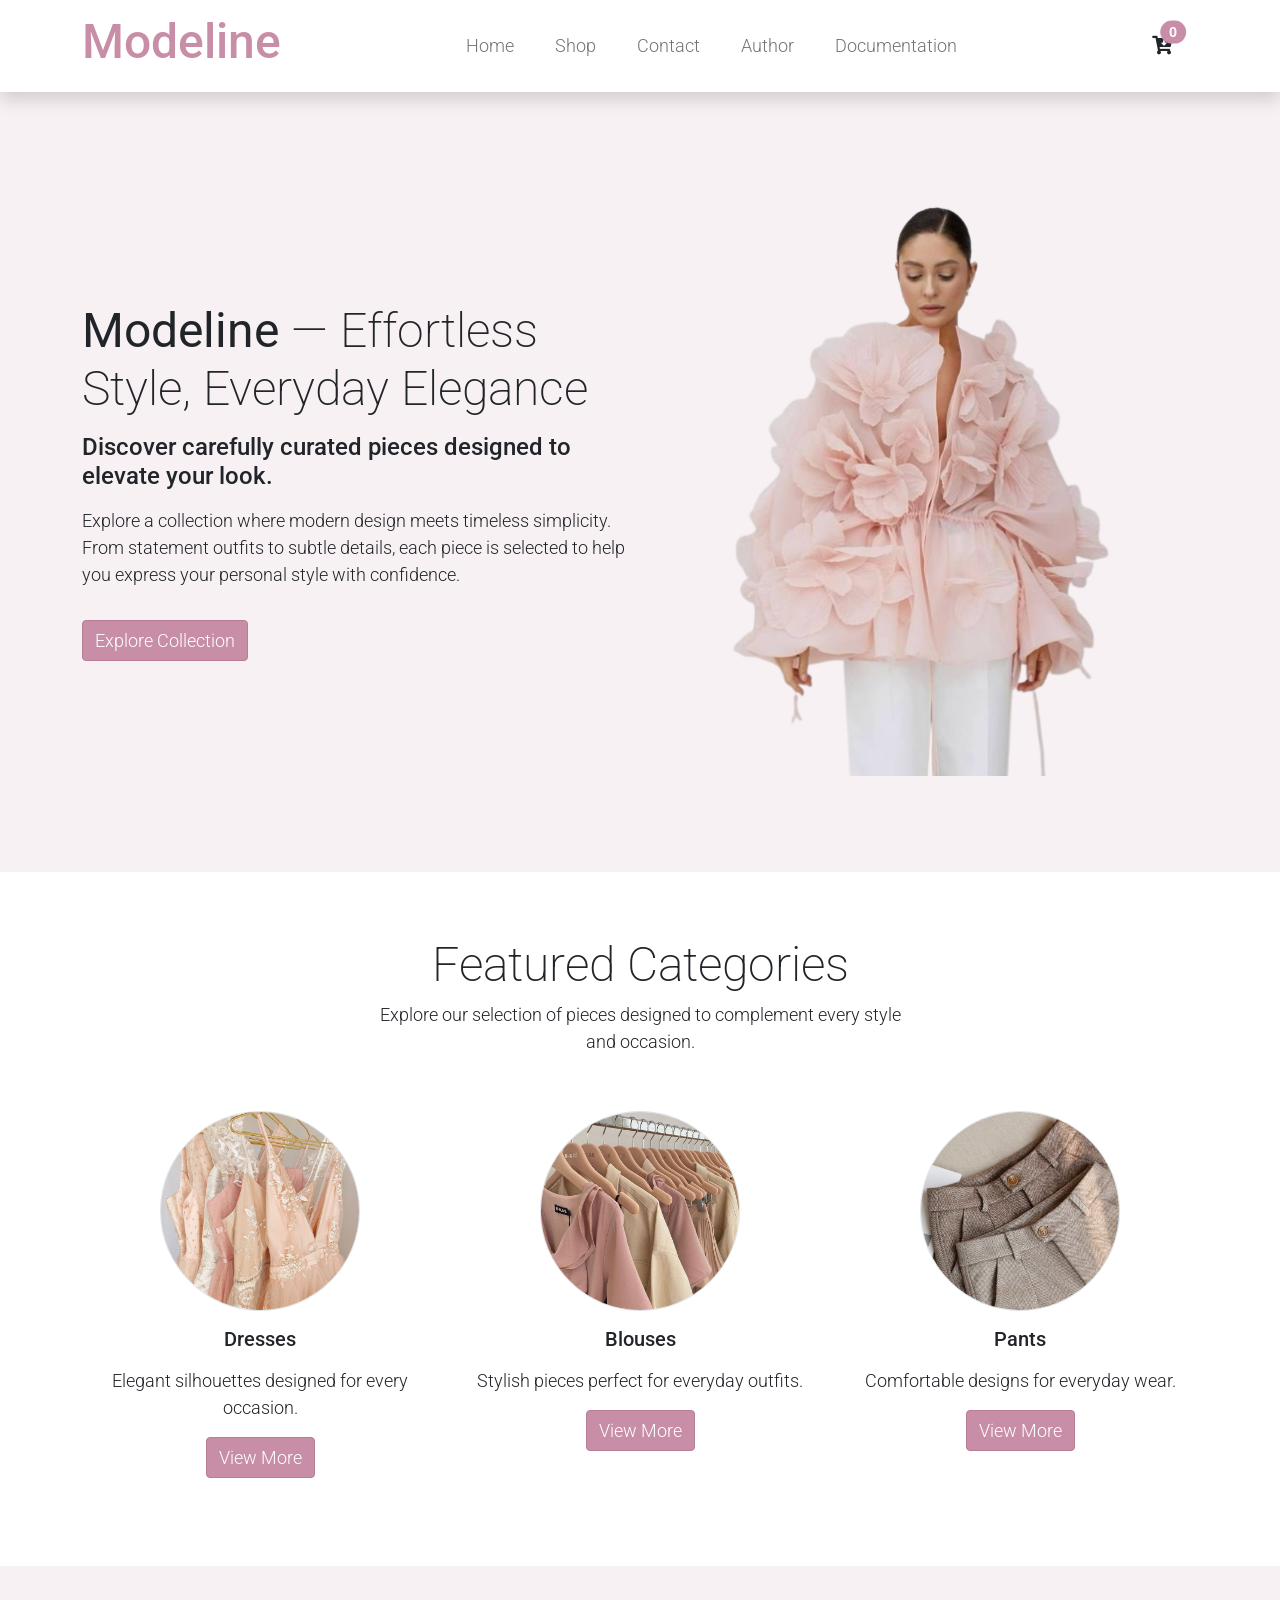
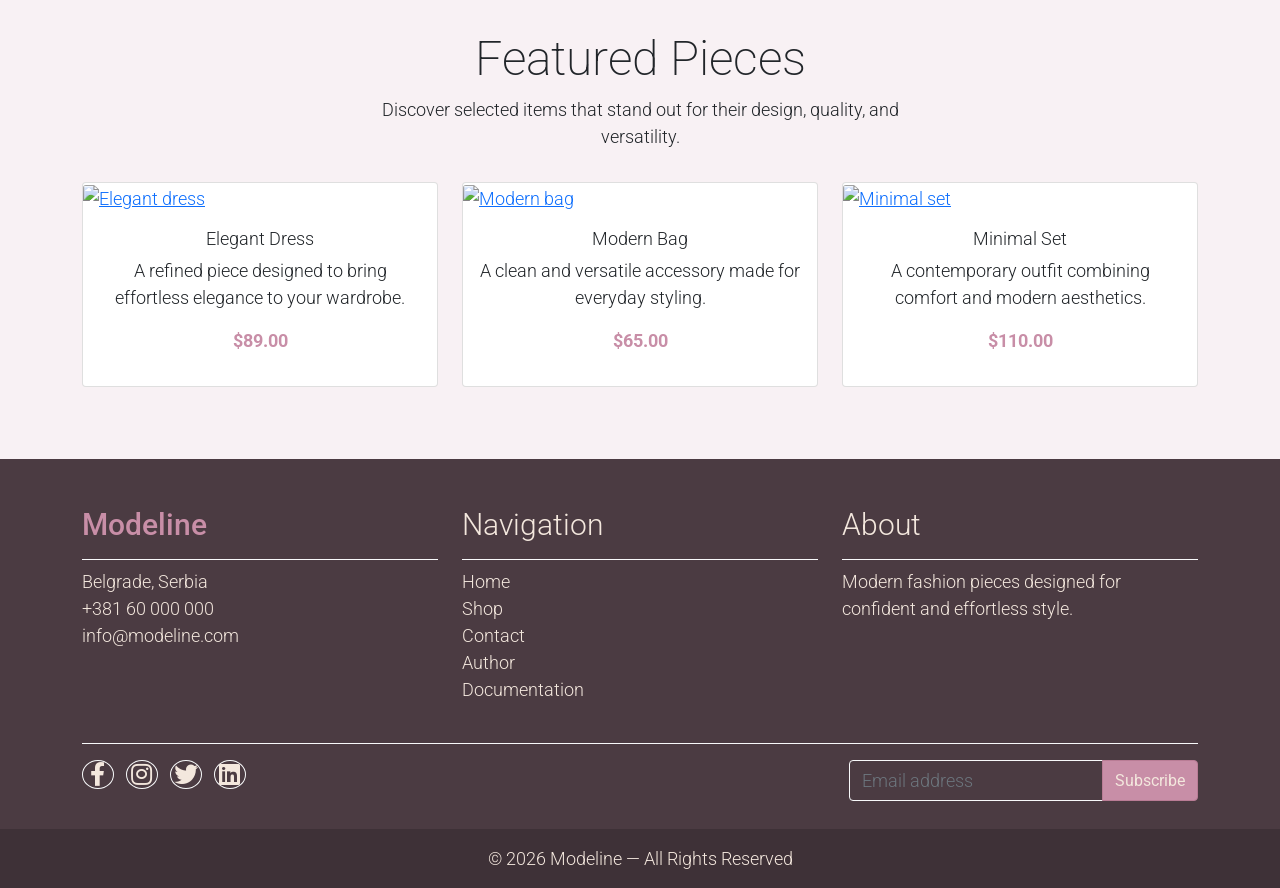
==== index.html @ 96ca3425 "Add files via upload" ====
<!DOCTYPE html>
<html lang="en">

<head>
    <title>Modeline | Home</title>
    <meta charset="utf-8">
    <meta name="viewport" content="width=device-width, initial-scale=1">

    <meta name="description" content="Modeline is a modern fashion website featuring elegant pieces, refined accessories, and contemporary style inspiration.">
    <meta name="keywords" content="fashion, modern fashion, dresses, accessories, style, collection, boutique">
    <meta name="author" content="Your Name">

    <link rel="apple-touch-icon" href="assets/img/apple-icon.png">
    <link rel="icon" type="image/png" href="assets/img/icon.png">

    <link rel="stylesheet" href="assets/css/bootstrap.min.css">
    <link rel="stylesheet" href="assets/css/templatemo.css">
    <link rel="stylesheet" href="assets/css/custom.css">
    <link rel="stylesheet" href="assets/css/fontawesome.min.css">
    <link rel="stylesheet" href="https://fonts.googleapis.com/css2?family=Roboto:wght@100;200;300;400;500;700;900&display=swap">
</head>

<body>

    <!-- Header -->
    <nav class="navbar navbar-expand-lg navbar-light shadow">
        <div class="container d-flex justify-content-between align-items-center">

            <a class="navbar-brand text-success logo h1 align-self-center" href="index.html">
                Modeline
            </a>

            <button class="navbar-toggler border-0" type="button" data-bs-toggle="collapse"
                data-bs-target="#main_nav">
                <span class="navbar-toggler-icon"></span>
            </button>

            <div class="collapse navbar-collapse justify-content-between align-items-center" id="main_nav">
                <ul class="navbar-nav mx-auto data">
                    
                </ul>

                <div class="d-flex align-items-center">
                    <a class="nav-icon position-relative text-decoration-none text-dark" href="cart.html">
                        <i class="fa fa-fw fa-cart-arrow-down text-dark mr-1"></i>
                        <span class="position-absolute top-0 start-100 translate-middle badge rounded-pill bg-success text-white">0</span>
                    </a>
                </div>
            </div>

        </div>
    </nav>


    <!-- Hero Section -->
    <section class="bg-light py-5">
        <div class="container">
            <div class="row align-items-center py-5">
                <div class="col-md-6 text-center text-md-start">
                    <h1 class="h1 mb-3"><b>Modeline</b> — Effortless Style, Everyday Elegance</h1>
                    <h2 class="h4 mb-3">Discover carefully curated pieces designed to elevate your look.</h2>
                    <p>
                        Explore a collection where modern design meets timeless simplicity.
                        From statement outfits to subtle details, each piece is selected to help
                        you express your personal style with confidence.
                    </p>
                    <a href="shop.html" class="btn btn-success mt-3">Explore Collection</a>
                </div>
                <div class="col-md-6 text-center hero-img-wrapper">
                    <img src="assets/img/hero-modeline.png" class="img-fluid hero-img" alt="">
                </div>
            </div>
        </div>
    </section>


    <!-- Featured Categories (ONLY THIS PART CHANGED) -->
    <section class="container py-5">
        <div class="row text-center pt-3">
            <div class="col-lg-6 m-auto">
                <h2 class="h1">Featured Categories</h2>
                <p>
                    Explore our selection of pieces designed to complement every style and occasion.
                </p>
            </div>
        </div>

        <div class="row" id="category">
            
        </div>
    </section>


    <!-- Featured Pieces -->
    <section class="bg-light py-5">
        <div class="container">
            <div class="row text-center py-3">
                <div class="col-lg-6 m-auto">
                    <h2 class="h1">Featured Pieces</h2>
                    <p>
                        Discover selected items that stand out for their design, quality, and versatility.
                    </p>
                </div>
            </div>

            <div class="row" id="featuredProducts">
                <div class="col-12 col-md-4 mb-4">
                    <div class="card h-100">
                        <a href="shop-single.html">
                            <img src="assets/img/product-1.jpg" class="card-img-top" alt="Elegant dress">
                        </a>
                        <div class="card-body text-center">
                            <a href="shop-single.html" class="h4 text-decoration-none text-dark d-block mb-2">Elegant Dress</a>
                            <p class="card-text">
                                A refined piece designed to bring effortless elegance to your wardrobe.
                            </p>
                            <p class="text-success fw-bold">$89.00</p>
                        </div>
                    </div>
                </div>

                <div class="col-12 col-md-4 mb-4">
                    <div class="card h-100">
                        <a href="shop-single.html">
                            <img src="assets/img/product-2.jpg" class="card-img-top" alt="Modern bag">
                        </a>
                        <div class="card-body text-center">
                            <a href="shop-single.html" class="h4 text-decoration-none text-dark d-block mb-2">Modern Bag</a>
                            <p class="card-text">
                                A clean and versatile accessory made for everyday styling.
                            </p>
                            <p class="text-success fw-bold">$65.00</p>
                        </div>
                    </div>
                </div>

                <div class="col-12 col-md-4 mb-4">
                    <div class="card h-100">
                        <a href="shop-single.html">
                            <img src="assets/img/product-3.jpg" class="card-img-top" alt="Minimal set">
                        </a>
                        <div class="card-body text-center">
                            <a href="shop-single.html" class="h4 text-decoration-none text-dark d-block mb-2">Minimal Set</a>
                            <p class="card-text">
                                A contemporary outfit combining comfort and modern aesthetics.
                            </p>
                            <p class="text-success fw-bold">$110.00</p>
                        </div>
                    </div>
                </div>
            </div>
        </div>
    </section>


    <!-- Footer -->
    <footer class="bg-dark" id="templatemo_footer">
    <div class="container">
        <div class="row">

            <!-- BRAND -->
            <div class="col-md-4 pt-5">
                <h2 class="h2 text-success border-bottom pb-3 border-light logo">Modeline</h2>
                <ul class="list-unstyled text-light footer-link-list">
                    <li>Belgrade, Serbia</li>
                    <li>+381 60 000 000</li>
                    <li>info@modeline.com</li>
                </ul>
            </div>

            <!-- NAV -->
            <div class="col-md-4 pt-5">
                <h2 class="h2 text-light border-bottom pb-3 border-light">Navigation</h2>
                <ul class="list-unstyled footer-link-list footer">
                    
                </ul>
            </div>

            <!-- ABOUT -->
            <div class="col-md-4 pt-5">
                <h2 class="h2 text-light border-bottom pb-3 border-light">About</h2>
                <p class="text-light">
                    Modern fashion pieces designed for confident and effortless style.
                </p>
            </div>

        </div>

        <!-- ICONS + SUBSCRIBE -->
        <div class="row text-light mb-4 mt-4">
            <div class="col-12 mb-3">
                <div class="w-100 border-top border-light"></div>
            </div>

            <!-- SOCIAL ICONS -->
            <div class="col-auto me-auto">
                <ul class="list-inline footer-icons">

                    <li class="list-inline-item border border-light rounded-circle text-center">
                        <a target="_blank" href="#"><i class="fab fa-facebook-f fa-lg fa-fw"></i></a>
                    </li>

                    <li class="list-inline-item border border-light rounded-circle text-center">
                        <a target="_blank" href="#"><i class="fab fa-instagram fa-lg fa-fw"></i></a>
                    </li>

                    <li class="list-inline-item border border-light rounded-circle text-center">
                        <a target="_blank" href="#"><i class="fab fa-twitter fa-lg fa-fw"></i></a>
                    </li>

                    <li class="list-inline-item border border-light rounded-circle text-center">
                        <a target="_blank" href="#"><i class="fab fa-linkedin fa-lg fa-fw"></i></a>
                    </li>

                </ul>
            </div>

            <!-- SUBSCRIBE -->
            <div class="col-auto">
                <div class="input-group">
                    <input type="text" class="form-control bg-dark border-light text-light" placeholder="Email address">
                    <button class="btn btn-success text-light">Subscribe</button>
                </div>
            </div>

        </div>
    </div>

    <!-- COPYRIGHT -->
    <div class="w-100 bg-black py-3">
        <div class="container">
            <p class="text-light mb-0 text-center">
                © 2026 Modeline — All Rights Reserved
            </p>
        </div>
    </div>
</footer>

    <script src="assets/js/bootstrap.bundle.min.js"></script>
    <script src="https://code.jquery.com/jquery-3.6.0.min.js"></script>
    <script src="assets/js/main.js"></script>
</body>
</html>
---- assets/css/templatemo.css ----
/*
TemplateMo 559 Zay Shop
MODIFIED COLORS - Modeline theme
*/

/* Typography */
body, ul, li, p, a, label, input, div {
  font-family: 'Roboto', sans-serif;
  font-size: 18px !important;
  font-weight: 300 !important;
}

.h1 {
  font-size: 48px !important;
  font-weight: 200 !important;
}

.h2 {
  font-size: 30px !important;
  font-weight: 300;
}

.h3 {
  font-size: 22px !important;
}

/* General */
.logo { font-weight: 500 !important;}

.text-warning { color: #ede861 !important;}
.text-muted { color: #bcbcbc !important;}

/* ✨ GLAVNA BOJA */
.text-success { color: #C88EA7 !important;}
.bg-success { background-color: #C88EA7 !important;}

.btn-success {
  background-color: #C88EA7 !important;
  border-color: #B97C95 !important;
}

/* ✨ HOVER */
.pagination .page-link:hover,
.pagination .page-link.active {
  background-color: #B97C95;
  color: #fff;
}

/* ✨ POZADINE */
.bg-dark { background-color: #4B3B42 !important;}
.bg-light { background-color: #F8F1F4 !important;}
.bg-black { background-color: #3E3137 !important;}
.text-light { color: #F3E7DD !important;}


/* NAV */
#templatemo_nav_top { min-height: 40px;}
#templatemo_nav_top * { font-size: .9em !important;}

#main_nav a {
    position: relative;
    margin-right: 25px;
}

#main_nav a::after {
    content: "";
    position: absolute;
    width: 0;
    height: 2px;
    bottom: 0;
    left: 0;
    background-color: #C88EA7;
    transition: 0.3s;
}

#main_nav a:hover::after {
    width: 100%;
}

#templatemo_main_nav .navbar .nav-icon { margin-right: 20px;}


/* HERO */
#template-mo-zay-hero-carousel {
  background: #F8F1F4 !important;
}


/* ACCORDION */
.templatemo-accordion a { color: #000;}
.templatemo-accordion a:hover { color: #333d4a;}


/* SHOP */
.shop-top-menu a:hover { color: #B97C95 !important;}


/* PRODUCT */
.product-wap {
  box-shadow: 0px 5px 10px rgba(0,0,0,0.10);
}

.product-wap .product-color-dot.color-dot-red { background:#f71515;}
.product-wap .product-color-dot.color-dot-blue { background:#6db4fe;}
.product-wap .product-color-dot.color-dot-black { background:#000;}
.product-wap .product-color-dot.color-dot-light { background:#e0e0e0;}
.product-wap .product-color-dot.color-dot-green { background:#0bff7e;}

.card.product-wap .product-overlay {
  background: rgba(0,0,0,0.5);
  visibility: hidden;
  opacity: 0;
  transition: .3s;
}

.card.product-wap:hover .product-overlay {
  visibility: visible;
  opacity: 1;
}

.card.product-wap a { color: #000;}


/* CAROUSEL HERO */
#template-mo-zay-hero-carousel .carousel-indicators li {
  margin-top: -50px;
  background-color: #C88EA7;
}

#template-mo-zay-hero-carousel .carousel-control-next i,
#template-mo-zay-hero-carousel .carousel-control-prev i {
  color: #C88EA7 !important;
  font-size: 2.8em !important;
}


/* SERVICES */
.services-icon-wap { transition: .3s;}

.services-icon-wap:hover {
  background: #B97C95;
}

.services-icon-wap:hover,
.services-icon-wap:hover i {
  color: #fff;
}


/* FOOTER */
#tempaltemo_footer a:hover {
  color: #B97C95;
}

/* footer links fix */
.footer-link-list a {
    color: #F3E7DD !important;
    text-decoration: none !important;
}

.footer-link-list a:hover {
    color: #C88EA7 !important;
}

/* social icons */
.footer-icons a {
    color: #F3E7DD !important;
    text-decoration: none !important;
}

.footer-icons a:hover {
    color: #C88EA7 !important;
}

.author-section {
    display: flex;
    justify-content: center;
    align-items: center;
    gap: 50px;
    padding: 100px 50px;
    background-color: #fdf6f0;
}

.author-image {
    flex: 1;
    max-width: 400px;
}

.author-image img {
    width: 100%;
    border-radius: 50%;
    box-shadow: 0 5px 20px rgba(219, 165, 214, 0.5);
}

.author-info {
    flex: 1;
    font-family: 'Poppins', sans-serif;
    color: #5a3e36;
}

.author-info h2 {
    font-family: 'Playfair Display', serif;
    font-size: 42px;
    margin-bottom: 20px;
}

.author-info p {
    font-size: 18px;
    margin-bottom: 12px;
    line-height: 1.6;
}

.author-info span {
    font-weight: 600;
    color: #dba5d6;
}

.hero-img-wrapper {
    position: relative;
}

.hero-img {
    max-width: 420px;
    width: 100%;
    image-rendering: auto;
    filter: contrast(1.05) sharpen(0.3);
}

.category-img{
    width: 200px;
    height: 200px;
    object-fit: cover;
}
---- assets/css/custom.css ----
/*
Custom Css
*/
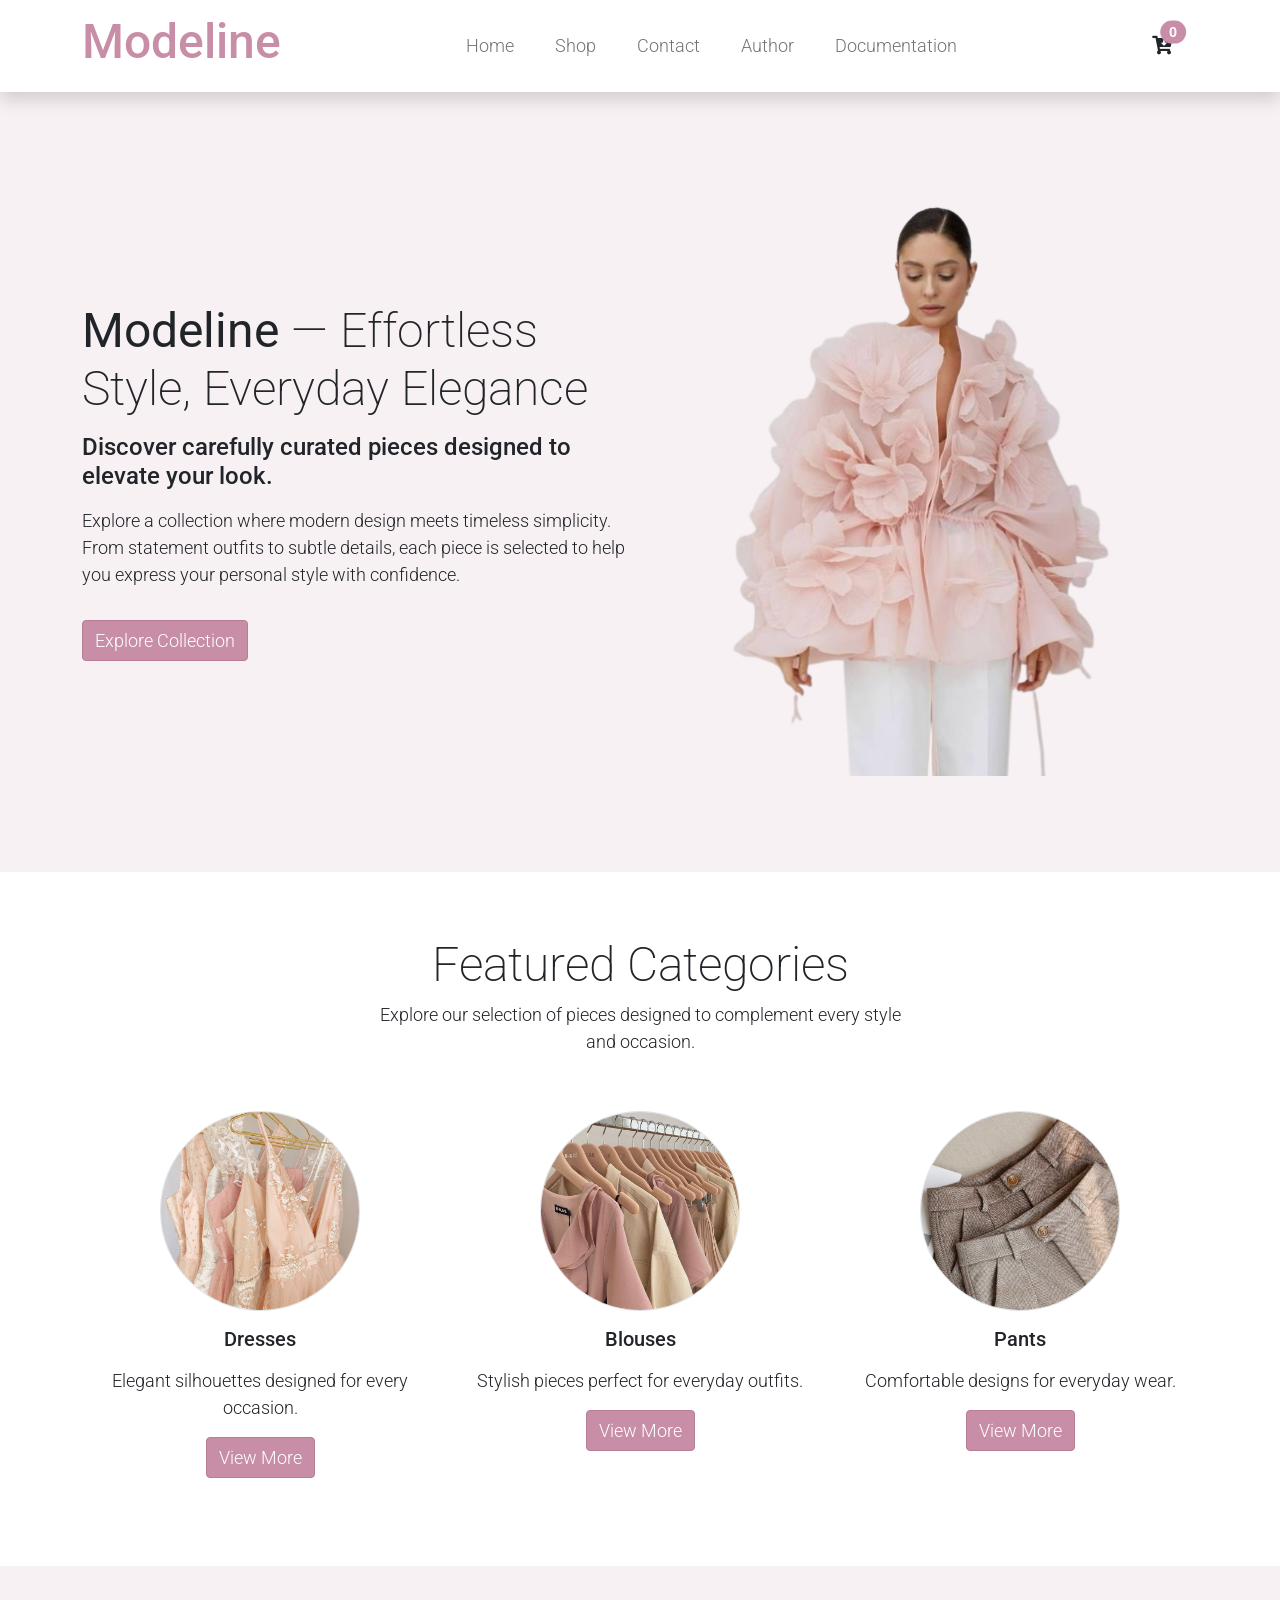
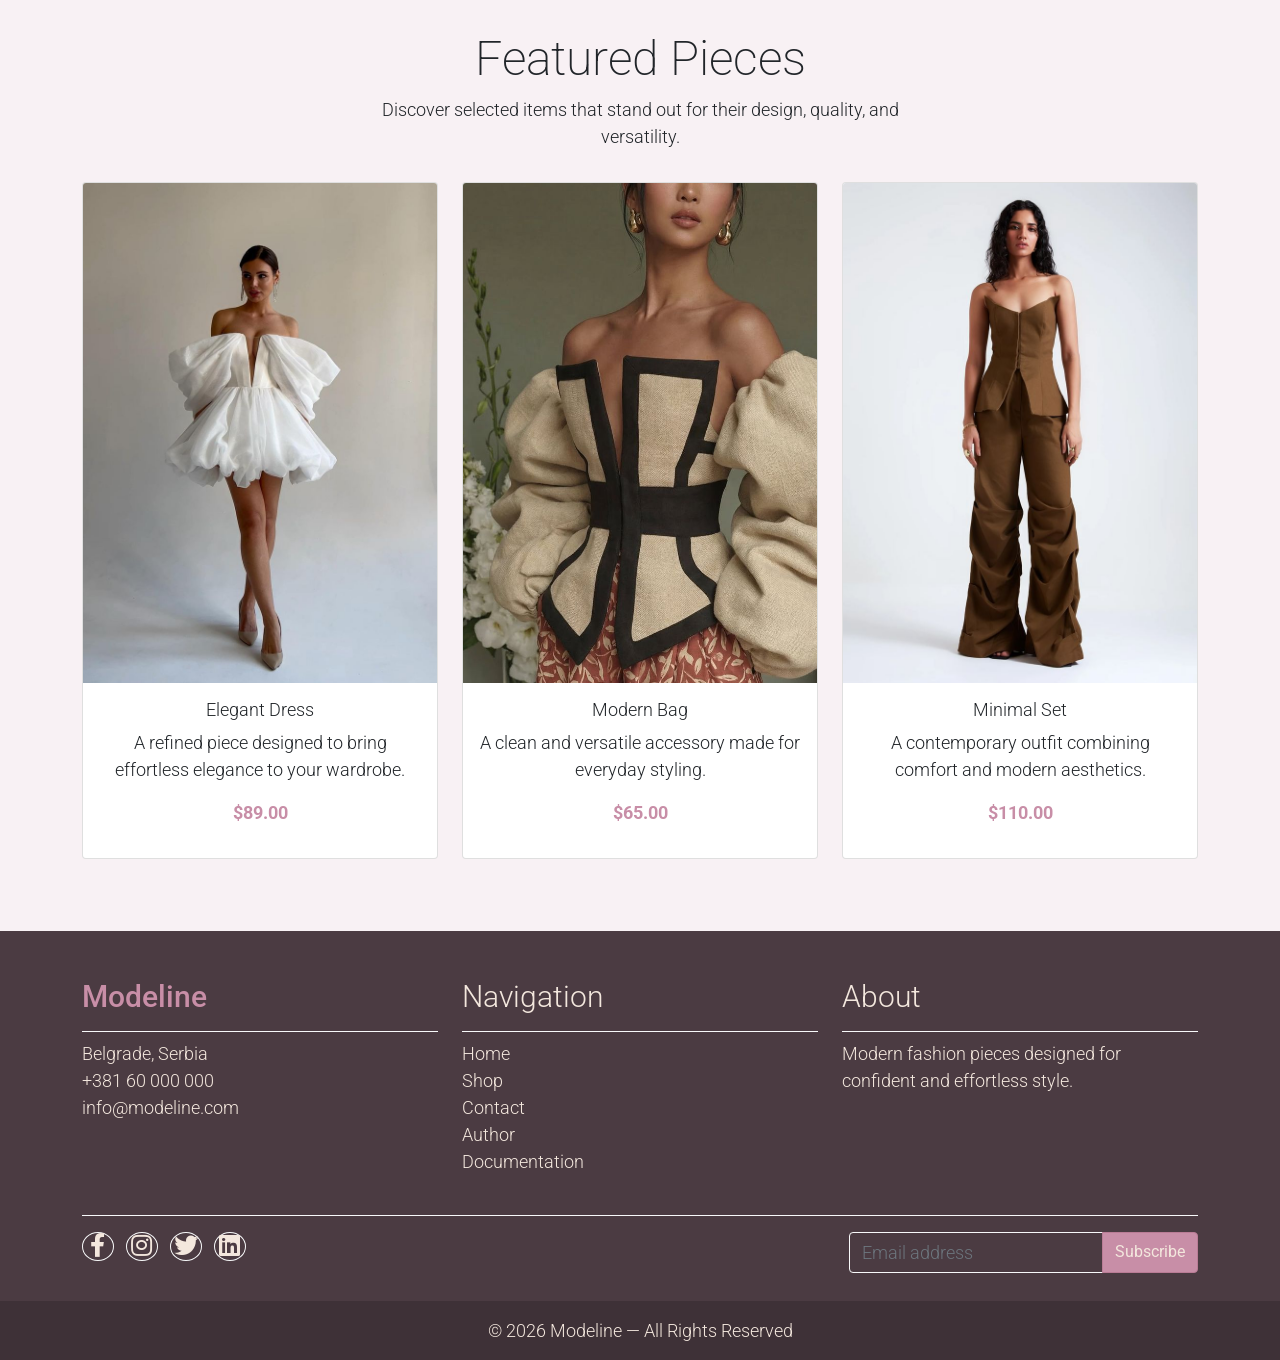
==== commit 5288a0a4: "Add files via upload" ====
--- a/index.html
+++ b/index.html
@@ -107,7 +107,7 @@
                 <div class="col-12 col-md-4 mb-4">
                     <div class="card h-100">
                         <a href="shop-single.html">
-                            <img src="assets/img/product-1.jpg" class="card-img-top" alt="Elegant dress">
+                            <img src="assets/img/cutewhitedress.jpg" class="card-img-top" alt="Elegant dress">
                         </a>
                         <div class="card-body text-center">
                             <a href="shop-single.html" class="h4 text-decoration-none text-dark d-block mb-2">Elegant Dress</a>
@@ -122,7 +122,7 @@
                 <div class="col-12 col-md-4 mb-4">
                     <div class="card h-100">
                         <a href="shop-single.html">
-                            <img src="assets/img/product-2.jpg" class="card-img-top" alt="Modern bag">
+                            <img src="assets/img/beigeblouse.jpg" class="card-img-top" alt="Modern bag">
                         </a>
                         <div class="card-body text-center">
                             <a href="shop-single.html" class="h4 text-decoration-none text-dark d-block mb-2">Modern Bag</a>
@@ -137,7 +137,7 @@
                 <div class="col-12 col-md-4 mb-4">
                     <div class="card h-100">
                         <a href="shop-single.html">
-                            <img src="assets/img/product-3.jpg" class="card-img-top" alt="Minimal set">
+                            <img src="assets/img/brownpants.jpg" class="card-img-top" alt="Minimal set">
                         </a>
                         <div class="card-body text-center">
                             <a href="shop-single.html" class="h4 text-decoration-none text-dark d-block mb-2">Minimal Set</a>
--- a/assets/css/templatemo.css
+++ b/assets/css/templatemo.css
@@ -232,3 +232,14 @@
     object-fit: cover;
 }
 
+#shop .card-img {
+    width: 100%;
+    height: 350px;
+    object-fit: cover;
+}
+
+#featuredProducts .card-img-top {
+    width: 100%;
+    height: 500px;
+    object-fit: cover;
+}
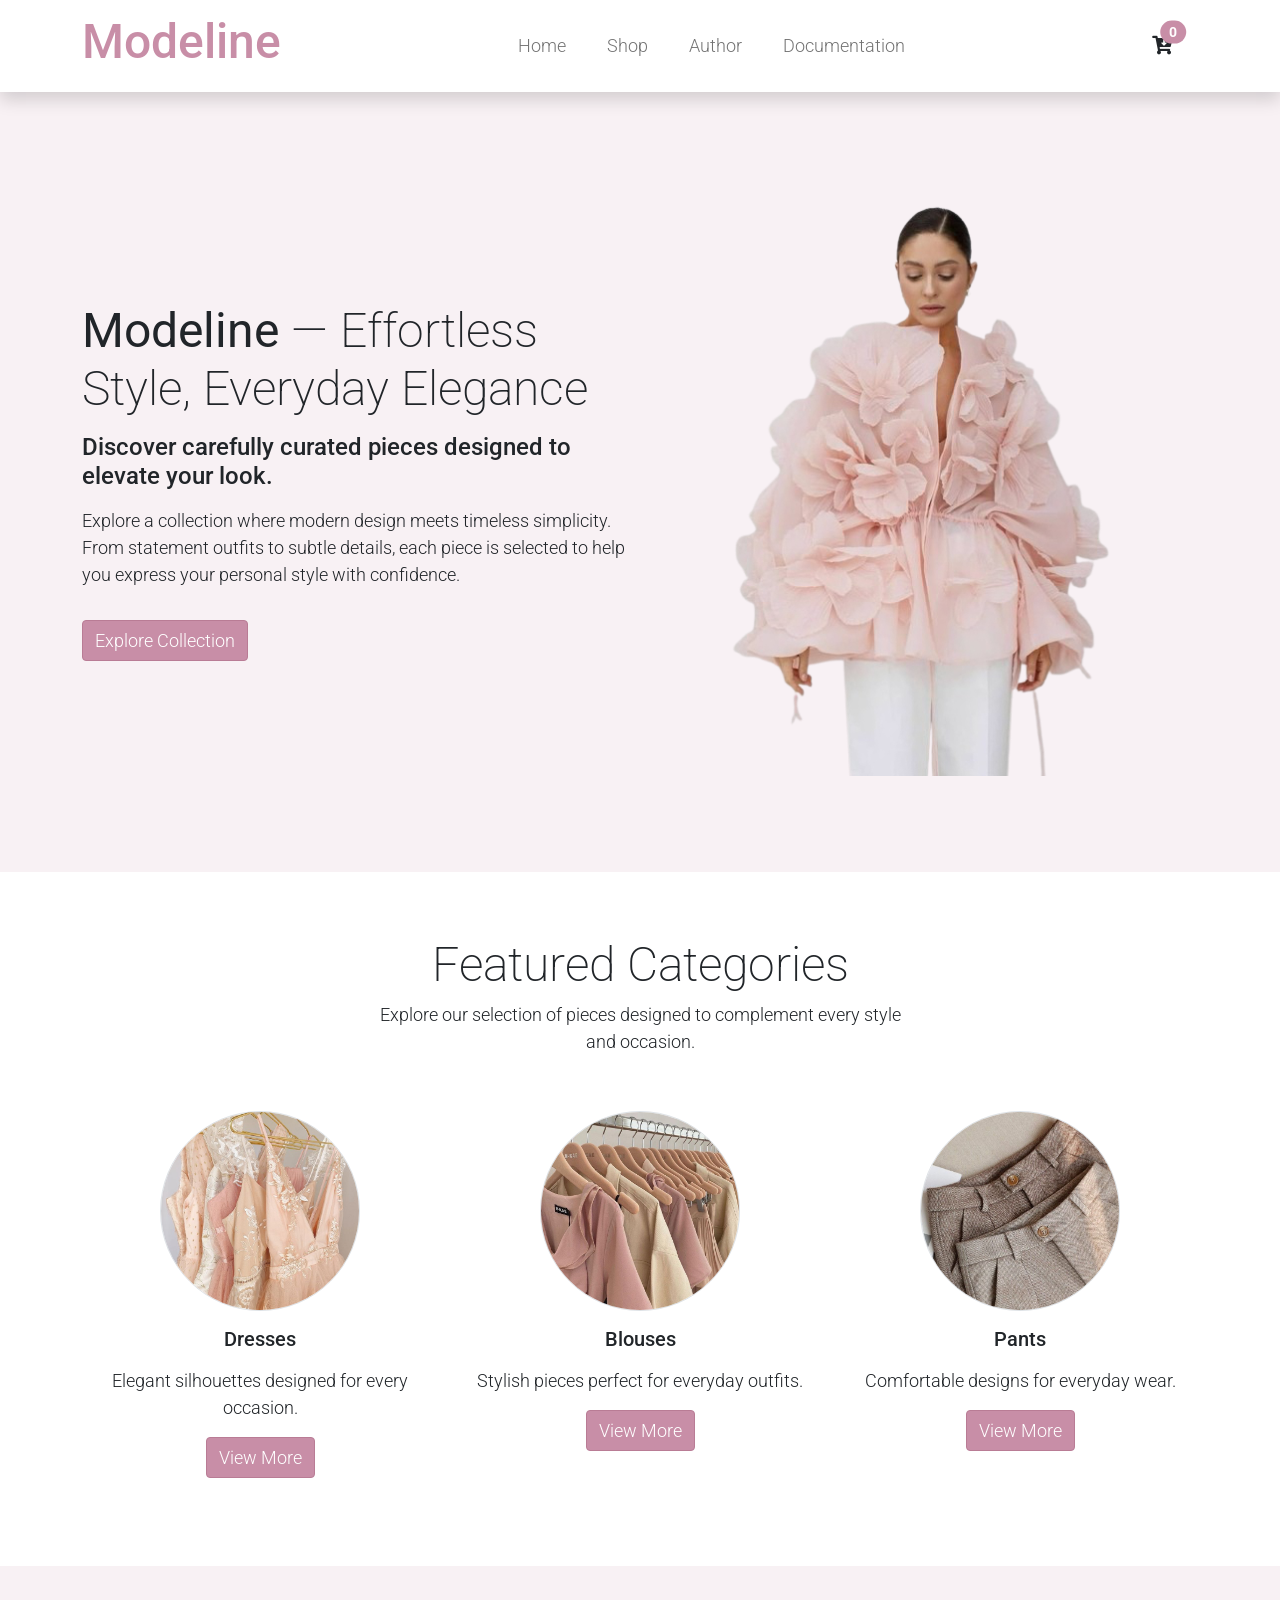
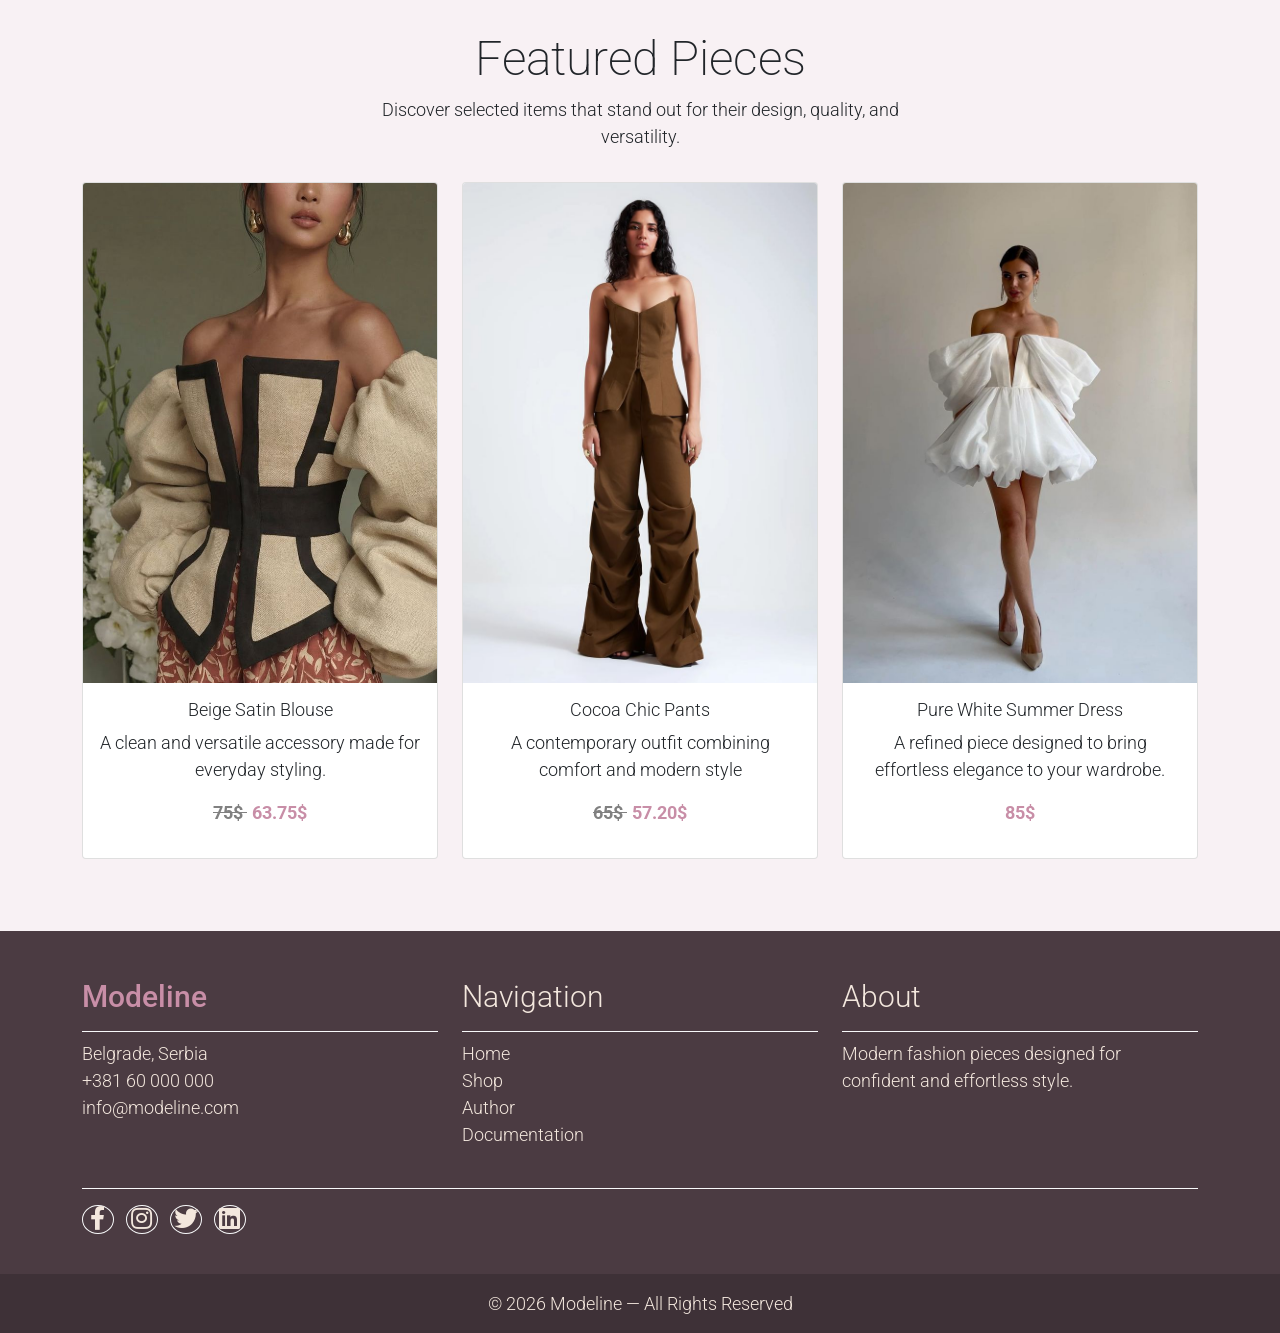
==== commit 07dcc601: "Add files via upload" ====
--- a/index.html
+++ b/index.html
@@ -104,7 +104,7 @@
             </div>
 
             <div class="row" id="featuredProducts">
-                <div class="col-12 col-md-4 mb-4">
+                <!-- <div class="col-12 col-md-4 mb-4">
                     <div class="card h-100">
                         <a href="shop-single.html">
                             <img src="assets/img/cutewhitedress.jpg" class="card-img-top" alt="Elegant dress">
@@ -147,7 +147,7 @@
                             <p class="text-success fw-bold">$110.00</p>
                         </div>
                     </div>
-                </div>
+                </div> -->
             </div>
         </div>
     </section>
@@ -215,13 +215,13 @@
                 </ul>
             </div>
 
-            <!-- SUBSCRIBE -->
+            <!-- SUBSCRIBE
             <div class="col-auto">
                 <div class="input-group">
                     <input type="text" class="form-control bg-dark border-light text-light" placeholder="Email address">
                     <button class="btn btn-success text-light">Subscribe</button>
                 </div>
-            </div>
+            </div> -->
 
         </div>
     </div>
--- a/assets/css/templatemo.css
+++ b/assets/css/templatemo.css
@@ -242,4 +242,39 @@
     width: 100%;
     height: 500px;
     object-fit: cover;
+}
+
+.image-holder{
+    position: relative;
+}
+
+.badge-new{
+    position: absolute;
+    top: 10px;
+    left: 10px;
+    z-index: 20;
+    background-color: #C88EA7;
+    color: #fff;
+    padding: 6px 10px;
+    font-size: 12px !important;
+    font-weight: 500 !important;
+    border-radius: 4px;
+    line-height: 1;
+}
+
+#shop .col-md-4{
+    display: flex;
+}
+
+#shop .product-wap{
+    width: 100%;
+    display: flex;
+    flex-direction: column;
+}
+
+#shop .card-body{
+    flex: 1;
+    display: flex;
+    flex-direction: column;
+    justify-content: space-between;
 }
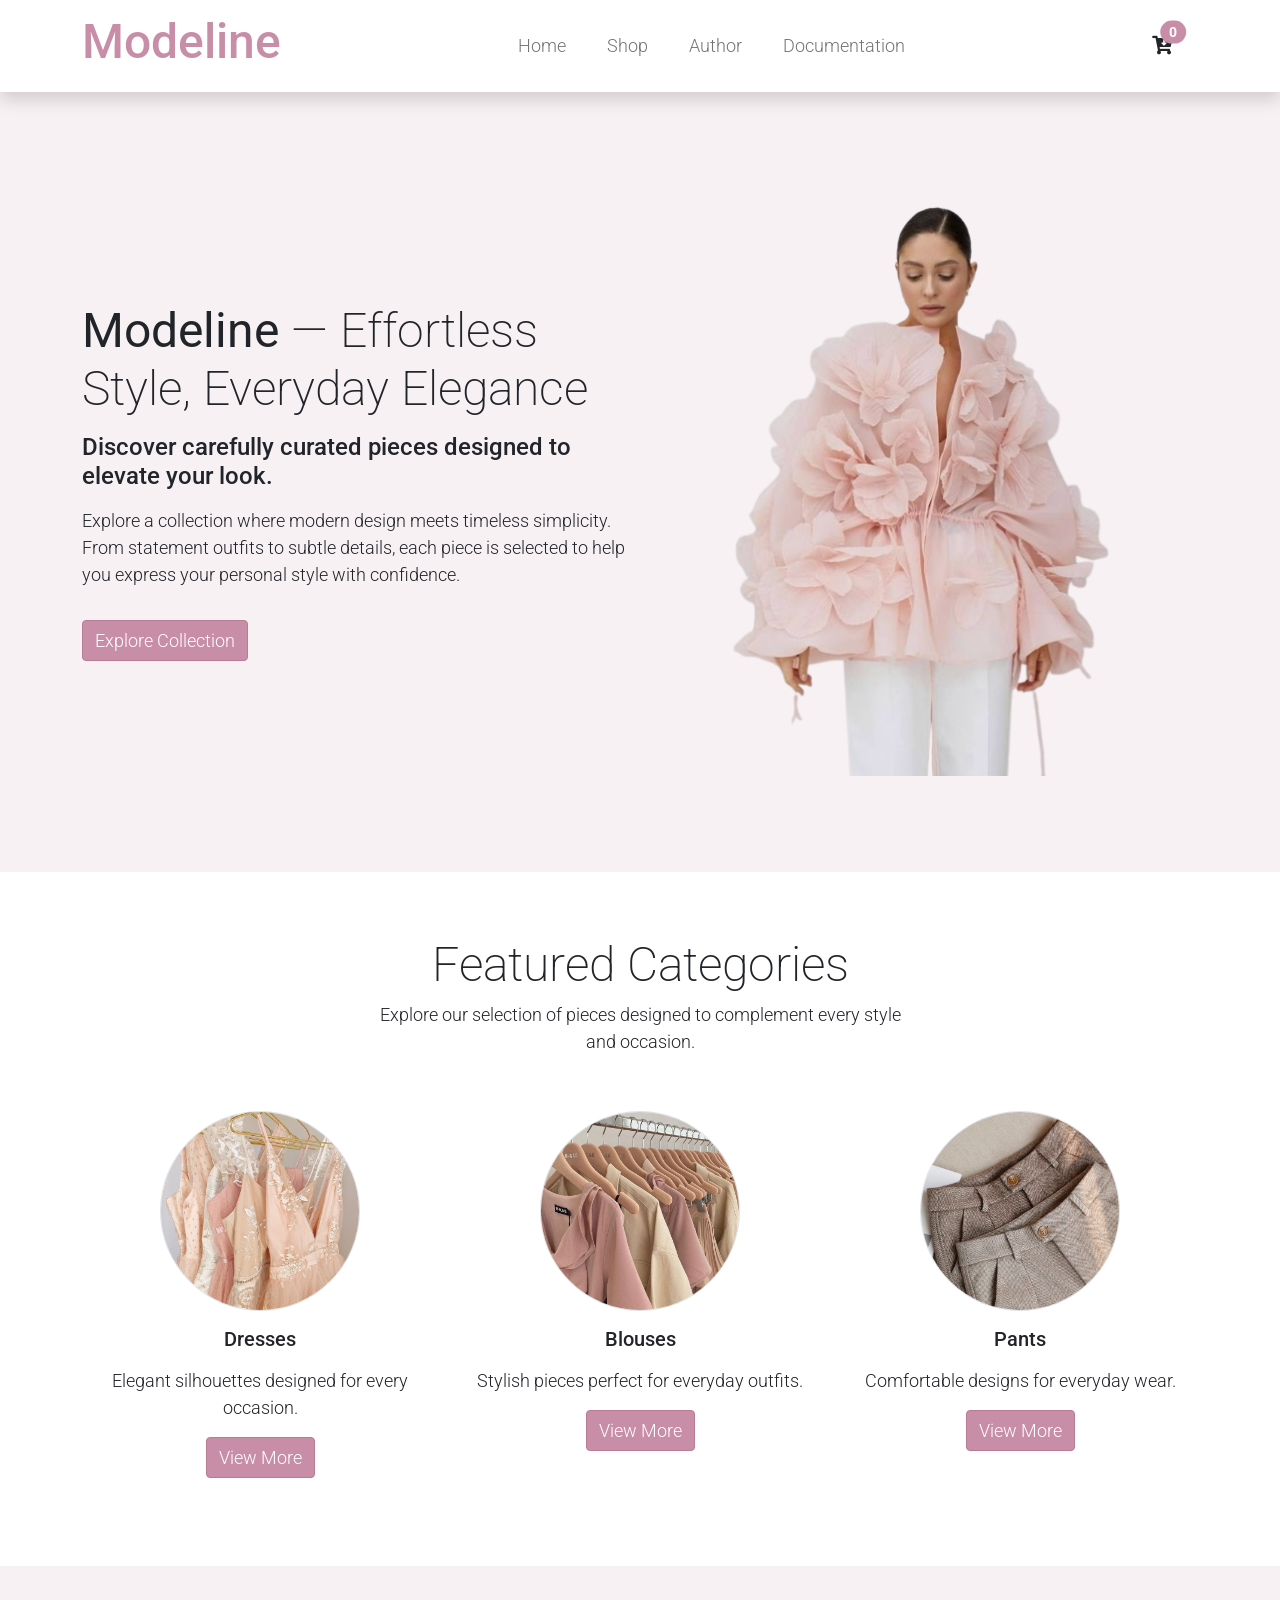
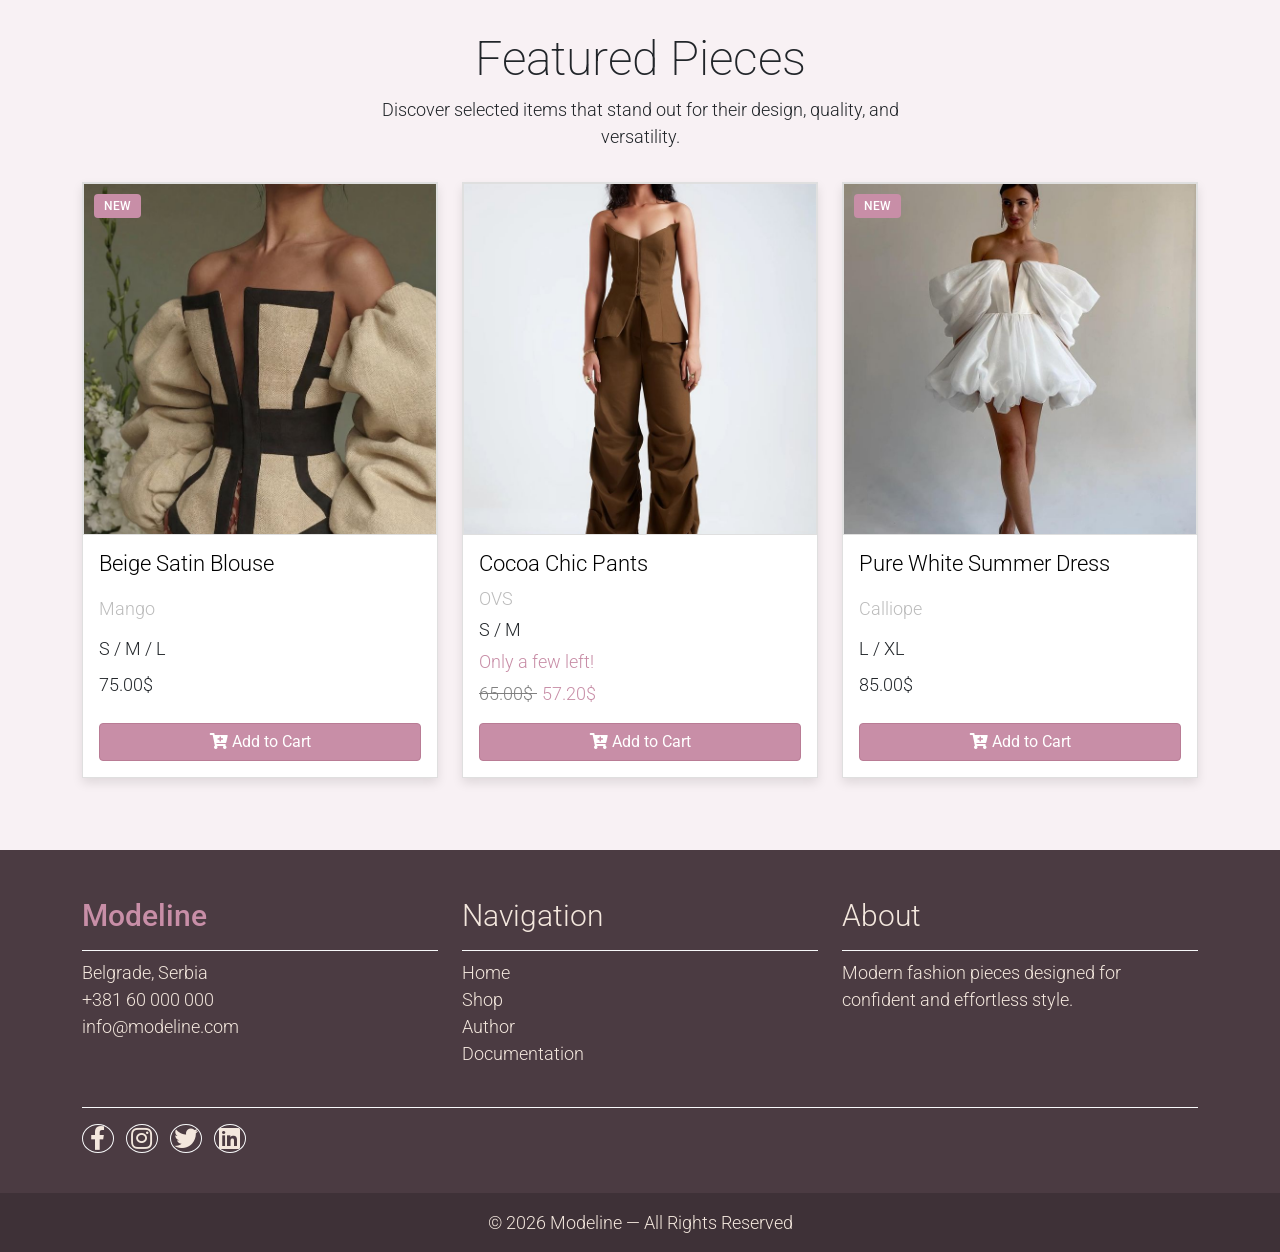
==== commit 3f92da7d: "Add files via upload" ====
--- a/index.html
+++ b/index.html
@@ -43,7 +43,7 @@
                 <div class="d-flex align-items-center">
                     <a class="nav-icon position-relative text-decoration-none text-dark" href="cart.html">
                         <i class="fa fa-fw fa-cart-arrow-down text-dark mr-1"></i>
-                        <span class="position-absolute top-0 start-100 translate-middle badge rounded-pill bg-success text-white">0</span>
+                        <span id="cart-count" class="position-absolute top-0 start-100 translate-middle badge rounded-pill bg-success text-white">0</span>
                     </a>
                 </div>
             </div>
@@ -239,5 +239,9 @@
     <script src="assets/js/bootstrap.bundle.min.js"></script>
     <script src="https://code.jquery.com/jquery-3.6.0.min.js"></script>
     <script src="assets/js/main.js"></script>
+
+    <div id="cart-toast" class="cart-toast">
+    Product added to cart ✓
+    </div>
 </body>
 </html>
--- a/assets/css/templatemo.css
+++ b/assets/css/templatemo.css
@@ -56,6 +56,14 @@
 /* NAV */
 #templatemo_nav_top { min-height: 40px;}
 #templatemo_nav_top * { font-size: .9em !important;}
+
+nav.navbar {
+    position: sticky;
+    top: 0;
+    z-index: 1000;
+    background-color: rgba(255, 255, 255, 0.95);
+    backdrop-filter: blur(6px);
+}
 
 #main_nav a {
     position: relative;
@@ -277,4 +285,209 @@
     display: flex;
     flex-direction: column;
     justify-content: space-between;
+}
+
+#featuredProducts .col-md-4{
+    display: flex;
+}
+
+#featuredProducts .product-wap{
+    width: 100%;
+    display: flex;
+    flex-direction: column;
+}
+
+#featuredProducts .card-body{
+    flex: 1;
+    display: flex;
+    flex-direction: column;
+    justify-content: space-between;
+}
+
+#featuredProducts .card-img {
+    width: 100%;
+    height: 350px;
+    object-fit: cover;
+}
+
+.category-select {
+    width: 100%;
+    padding: 14px 16px;
+    font-size: 16px;
+    font-weight: 400;
+
+    border: none;
+    border-bottom: 2px solid #e6d7de;
+
+    background-color: transparent;
+    color: #4B3B42;
+
+    transition: 0.3s ease;
+}
+
+/* hover */
+.category-select:hover {
+    border-bottom: 2px solid #C88EA7;
+}
+
+/* focus */
+.category-select:focus {
+    outline: none;
+    border-bottom: 2px solid #C88EA7;
+}
+
+/* uklanja default strelicu (bitno za izgled) */
+.category-select {
+    appearance: none;
+    -webkit-appearance: none;
+    -moz-appearance: none;
+}
+
+#sort:focus {
+    outline: none;
+    border: 2px solid #C88EA7;
+    box-shadow: none;
+}
+
+
+/* =========================
+   CART PAGE
+========================= */
+
+.cart-box,
+.cart-summary {
+    background-color: #fff;
+    border: 1px solid #f0dfe6;
+    border-radius: 12px;
+    box-shadow: 0 4px 18px rgba(0,0,0,0.05);
+}
+
+.cart-item {
+    display: flex;
+    gap: 20px;
+    align-items: center;
+    padding: 20px 0;
+    border-bottom: 1px solid #f1e4e9;
+}
+
+.cart-item:last-child {
+    border-bottom: none;
+}
+
+.cart-item-img {
+    width: 130px;
+    height: 160px;
+    object-fit: cover;
+    border-radius: 10px;
+    background-color: #F8F1F4;
+}
+
+.cart-item-info {
+    flex: 1;
+}
+
+.cart-item-title {
+    font-size: 22px;
+    font-weight: 400 !important;
+    color: #4B3B42;
+    margin-bottom: 8px;
+}
+
+.cart-item-meta {
+    font-size: 15px !important;
+    color: #8b6f79;
+    margin-bottom: 10px;
+}
+
+.cart-item-price {
+    color: #C88EA7;
+    font-weight: 500 !important;
+    margin-bottom: 12px;
+}
+
+.qty-box {
+    display: flex;
+    align-items: center;
+    gap: 10px;
+}
+
+.qty-btn {
+    width: 36px;
+    height: 36px;
+    border: none;
+    background-color: #F8F1F4;
+    color: #4B3B42;
+    border-radius: 50%;
+    font-size: 18px;
+    transition: 0.3s ease;
+}
+
+.qty-btn:hover {
+    background-color: #C88EA7;
+    color: #fff;
+}
+
+.qty-number {
+    min-width: 30px;
+    text-align: center;
+    font-weight: 400 !important;
+}
+
+.remove-btn {
+    border: none;
+    background: transparent;
+    color: #a38b94;
+    font-size: 14px !important;
+    padding: 0;
+    margin-top: 10px;
+    transition: 0.3s ease;
+}
+
+.remove-btn:hover {
+    color: #C88EA7;
+}
+
+.cart-item-total {
+    min-width: 100px;
+    text-align: right;
+    font-weight: 500 !important;
+    color: #4B3B42;
+}
+
+@media (max-width: 768px) {
+    .cart-item {
+        flex-direction: column;
+        align-items: flex-start;
+    }
+
+    .cart-item-img {
+        width: 100%;
+        height: 260px;
+    }
+
+    .cart-item-total {
+        text-align: left;
+        margin-top: 10px;
+    }
+}
+
+/* CART TOAST */
+.cart-toast {
+    position: fixed;
+    bottom: 30px;
+    right: 30px;
+    background-color: #C88EA7;
+    color: #fff;
+    padding: 12px 20px;
+    border-radius: 8px;
+    font-size: 14px;
+    opacity: 0;
+    pointer-events: none;
+    transition: 0.4s ease;
+    z-index: 9999;
+}
+
+.cart-toast.show {
+    opacity: 1;
+    transform: translateY(-10px);
 }
